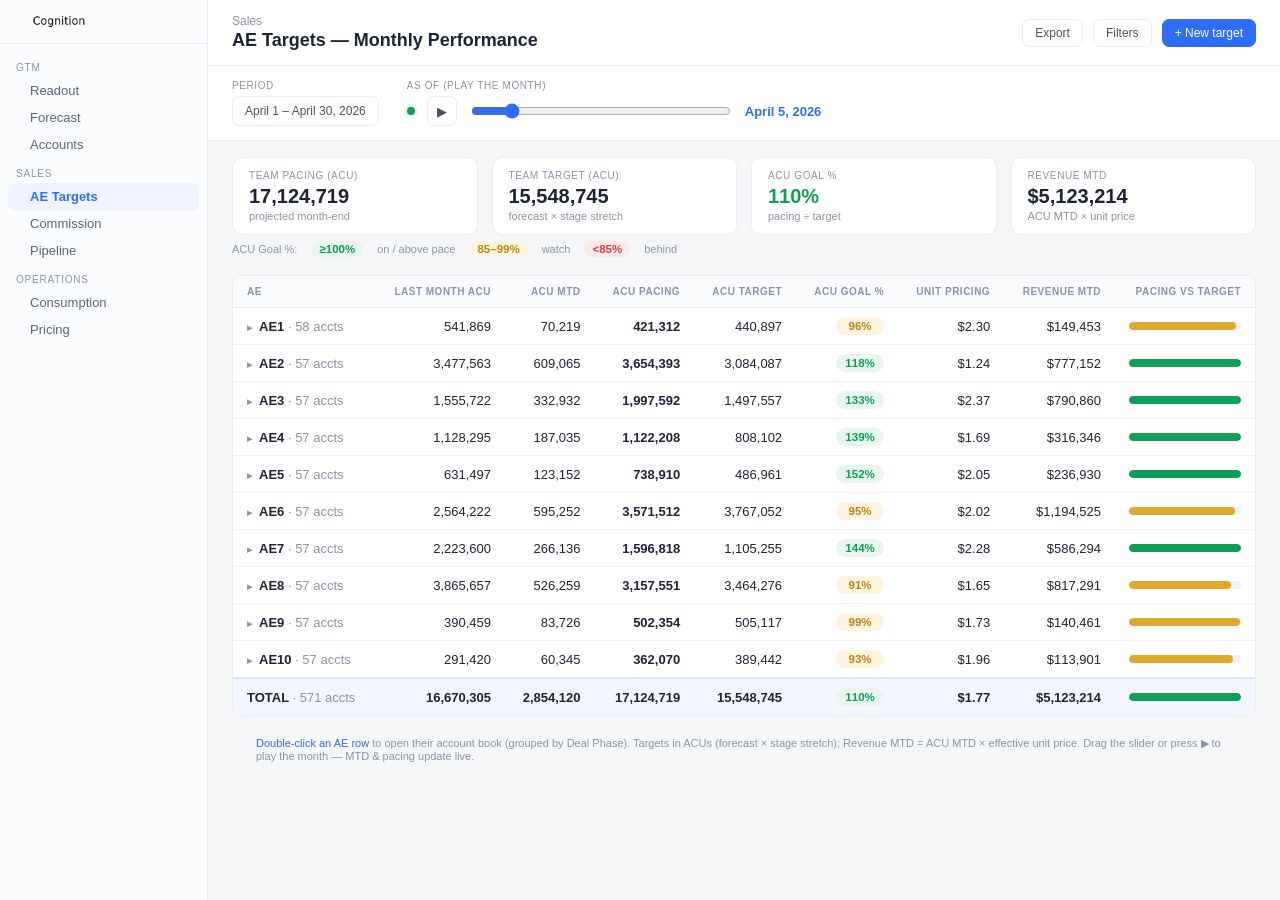
==== ae-dashboard.html @ a1297578 "Add playable AE Targets monthly dashboard (Exercise 1 demo) - ae-dashboard.html: AE1-AE10 roster wit" ====
<!DOCTYPE html>
<html lang="en">
<head>
<meta charset="utf-8"/>
<meta name="viewport" content="width=device-width, initial-scale=1"/>
<title>AE Targets — Monthly Performance · Cognition</title>
<link rel="stylesheet" href="ae-dashboard.css"/>
</head>
<body>
<div class="app">
  <aside class="sidebar">
    <div class="sb-brand"><img src="assets/cognition-wordmark.png" alt="Cognition"/></div>
    <div class="sb-group">GTM</div>
    <a class="sb-item" href="index.html">Readout</a>
    <a class="sb-item" href="#">Forecast</a>
    <a class="sb-item" href="#">Accounts</a>
    <div class="sb-group">Sales</div>
    <a class="sb-item active" href="ae-dashboard.html">AE Targets</a>
    <a class="sb-item" href="#">Commission</a>
    <a class="sb-item" href="#">Pipeline</a>
    <div class="sb-group">Operations</div>
    <a class="sb-item" href="#">Consumption</a>
    <a class="sb-item" href="#">Pricing</a>
  </aside>
  <div class="main">
    <div class="topbar">
      <div>
        <div class="crumbs">Sales</div>
        <div class="h-title">AE Targets — Monthly Performance</div>
      </div>
      <div class="topbar-right">
        <button class="btn">Export</button>
        <button class="btn">Filters</button>
        <button class="btn btn-primary">+ New target</button>
      </div>
    </div>

    <div class="controls">
      <div class="ctl">
        <label>Period</label>
        <div class="daterange">April 1 – April 30, 2026</div>
      </div>
      <div class="ctl">
        <label>As of (play the month)</label>
        <div class="asof-wrap">
          <span class="live-dot"></span>
          <button class="play-btn" id="play-btn" title="Play through the month">▶</button>
          <input id="asof" type="range" min="1" max="30" value="5"/>
          <span class="asof-badge" id="asof-label">April 5, 2026</span>
        </div>
      </div>
    </div>

    <div class="kpis">
      <div class="kpi"><div class="k-label">Team Pacing (ACU)</div><div class="k-val" id="kpi-pace">—</div><div class="k-sub">projected month-end</div></div>
      <div class="kpi"><div class="k-label">Team Target (ACU)</div><div class="k-val" id="kpi-target">—</div><div class="k-sub">forecast × stage stretch</div></div>
      <div class="kpi"><div class="k-label">ACU Goal %</div><div class="k-val" id="kpi-goal">—</div><div class="k-sub">pacing ÷ target</div></div>
      <div class="kpi"><div class="k-label">Revenue MTD</div><div class="k-val" id="kpi-rev">—</div><div class="k-sub">ACU MTD × unit price</div></div>
    </div>

    <div class="legend">
      <span>ACU Goal %:</span>
      <span class="pill g-green">≥100%</span> on / above pace
      <span class="pill g-amber">85–99%</span> watch
      <span class="pill g-red">&lt;85%</span> behind
    </div>

    <div class="tablewrap">
      <div class="card">
        <table>
          <thead>
            <tr>
              <th data-key="ae">AE</th>
              <th data-key="march">Last Month ACU</th>
              <th data-key="mtd">ACU MTD</th>
              <th data-key="pace">ACU Pacing</th>
              <th data-key="target">ACU Target</th>
              <th data-key="goal">ACU Goal %</th>
              <th data-key="price">Unit Pricing</th>
              <th data-key="revMtd">Revenue MTD</th>
              <th>Pacing vs Target</th>
            </tr>
          </thead>
          <tbody id="roster-body"></tbody>
        </table>
      </div>
      <p class="note"><span class="hint">Double-click an AE row</span> to open their account book (grouped by Deal Phase).
        Targets in ACUs (forecast × stage stretch); Revenue MTD = ACU MTD × effective unit price.
        Drag the slider or press ▶ to play the month — MTD &amp; pacing update live.</p>
    </div>
  </div>
</div>
<script src="ae-dashboard.js"></script>
</body>
</html>
---- ae-dashboard.css ----
:root{
  --bg:#f5f6f8; --panel:#ffffff; --ink:#1d2433; --muted:#8a93a6; --line:#e9ecf2;
  --sidebar:#fbfcfd; --accent:#2f6df6; --sel:#eef3ff;
  --green:#0f9d58; --green-bg:#e7f5ee; --amber:#b8860b; --amber-bg:#fdf3df;
  --red:#d23f3f; --red-bg:#fbe9e9;
}
*{box-sizing:border-box}
html,body{margin:0}
body{font-family:-apple-system,BlinkMacSystemFont,'Segoe UI',Roboto,Arial,sans-serif;
  background:var(--bg);color:var(--ink);font-size:13px}
.app{display:flex;min-height:100vh}

/* Sidebar */
.sidebar{width:208px;background:var(--sidebar);border-right:1px solid var(--line);
  padding:14px 0;flex-shrink:0}
.sb-brand{display:flex;align-items:center;gap:8px;padding:0 16px 14px;font-weight:700;
  font-size:15px;border-bottom:1px solid var(--line);margin-bottom:8px}
.sb-brand img{height:15px}
.sb-group{padding:10px 16px 4px;font-size:10px;letter-spacing:.08em;text-transform:uppercase;color:var(--muted)}
.sb-item{display:block;padding:6px 16px 6px 22px;color:#5b6475;cursor:pointer;border-radius:6px;
  margin:0 8px;text-decoration:none}
.sb-item:hover{background:#eef1f6}
.sb-item.active{background:var(--sel);color:var(--accent);font-weight:600}

/* Main */
.main{flex:1;min-width:0;display:flex;flex-direction:column}
.topbar{background:var(--panel);border-bottom:1px solid var(--line);padding:14px 24px;
  display:flex;align-items:center;justify-content:space-between;gap:16px}
.crumbs{font-size:12px;color:var(--muted)}
.crumbs a{color:var(--accent);text-decoration:none}
.crumbs a:hover{text-decoration:underline}
.h-title{font-size:18px;font-weight:700;margin:2px 0 0}
.topbar-right{display:flex;align-items:center;gap:10px}
.btn{border:1px solid var(--line);background:#fff;border-radius:7px;padding:6px 12px;
  font-size:12px;color:#4a5365;cursor:pointer;text-decoration:none}
.btn:hover{background:#f3f5f9}
.btn-primary{background:var(--accent);color:#fff;border-color:var(--accent)}
.btn-primary:hover{background:#255fe0}

/* Controls */
.controls{display:flex;align-items:center;gap:28px;padding:14px 24px;background:var(--panel);
  border-bottom:1px solid var(--line);flex-wrap:wrap}
.ctl{display:flex;flex-direction:column;gap:5px}
.ctl label{font-size:10px;text-transform:uppercase;letter-spacing:.06em;color:var(--muted)}
.daterange{border:1px solid var(--line);border-radius:7px;padding:7px 12px;font-size:12px;
  color:#4a5365;background:#fff}
.asof-wrap{display:flex;align-items:center;gap:12px}
.asof-wrap input[type=range]{width:260px;accent-color:var(--accent)}
.asof-badge{font-weight:700;color:var(--accent);font-size:13px;min-width:108px}
.live-dot{display:inline-block;width:8px;height:8px;border-radius:50%;background:var(--green);
  box-shadow:0 0 0 3px var(--green-bg);animation:pulse 1.6s infinite}
@keyframes pulse{0%{box-shadow:0 0 0 0 var(--green-bg)}70%{box-shadow:0 0 0 6px rgba(15,157,88,0)}100%{box-shadow:0 0 0 0 rgba(15,157,88,0)}}
.play-btn{border:1px solid var(--line);background:#fff;border-radius:7px;width:30px;height:30px;
  cursor:pointer;font-size:13px;color:#4a5365}
.play-btn:hover{background:#f3f5f9}

/* KPI strip */
.kpis{display:flex;gap:14px;padding:16px 24px 0}
.kpi{background:var(--panel);border:1px solid var(--line);border-radius:10px;padding:12px 16px;flex:1}
.kpi .k-label{font-size:10px;text-transform:uppercase;letter-spacing:.06em;color:var(--muted)}
.kpi .k-val{font-size:20px;font-weight:700;margin-top:4px;font-variant-numeric:tabular-nums}
.kpi .k-sub{font-size:11px;color:var(--muted);margin-top:2px}

/* Table */
.tablewrap{padding:18px 24px}
.card{background:var(--panel);border:1px solid var(--line);border-radius:10px;overflow:hidden}
table{width:100%;border-collapse:collapse}
thead th{background:#fafbfc;border-bottom:1px solid var(--line);padding:10px 14px;font-size:10px;
  letter-spacing:.05em;text-transform:uppercase;color:var(--muted);text-align:right;white-space:nowrap;
  cursor:pointer;user-select:none}
thead th:first-child{text-align:left}
thead th .arr{color:var(--accent);font-size:9px}
tbody td{padding:9px 14px;border-bottom:1px solid #f1f3f7;text-align:right;white-space:nowrap}
.c-name{text-align:left;font-weight:600}
.c-acct{text-align:left;font-family:ui-monospace,Menlo,monospace;font-size:11.5px;color:#56607a;padding-left:30px}
.num{font-variant-numeric:tabular-nums}
.num.strong{font-weight:700}
.muted{color:var(--muted);font-weight:400}
.caret{color:var(--muted);font-size:10px;margin-right:3px;display:inline-block;width:9px}
.ae-row{cursor:pointer}
.ae-row:hover{background:var(--sel)}
.total-row td{background:#f3f6ff;font-weight:700;border-top:2px solid #dfe6f5;border-bottom:none}
.grp-row td{background:#f6f8fb;font-weight:700;border-top:1px solid var(--line)}
.acct-row:hover{background:#fafbff}

/* pills + bars */
.pill{display:inline-block;min-width:48px;text-align:center;padding:3px 9px;border-radius:20px;
  font-weight:700;font-size:11.5px}
.g-green{background:var(--green-bg);color:var(--green)}
.g-amber{background:var(--amber-bg);color:var(--amber)}
.g-red{background:var(--red-bg);color:var(--red)}
.g-na{background:#eef0f4;color:var(--muted)}
.c-bar{width:140px}
.bar{background:#eef0f4;border-radius:6px;height:8px;overflow:hidden;position:relative}
.bar-fill{height:100%;border-radius:6px;transition:width .25s ease}
.b-green{background:var(--green)} .b-amber{background:#e0a92b} .b-red{background:var(--red)}
.bar-na{font-size:9px;color:var(--muted);text-align:center;line-height:8px}

.legend{display:flex;gap:14px;align-items:center;font-size:11px;color:var(--muted);padding:6px 24px 0;flex-wrap:wrap}
.legend .pill{min-width:0;padding:2px 8px}
.note{font-size:11px;color:var(--muted);padding:10px 24px 24px}
.hint{color:var(--accent)}

@media (max-width:900px){
  .sidebar{display:none}
  .kpis{flex-wrap:wrap}
  .c-bar{display:none}
  .asof-wrap input[type=range]{width:170px}
}
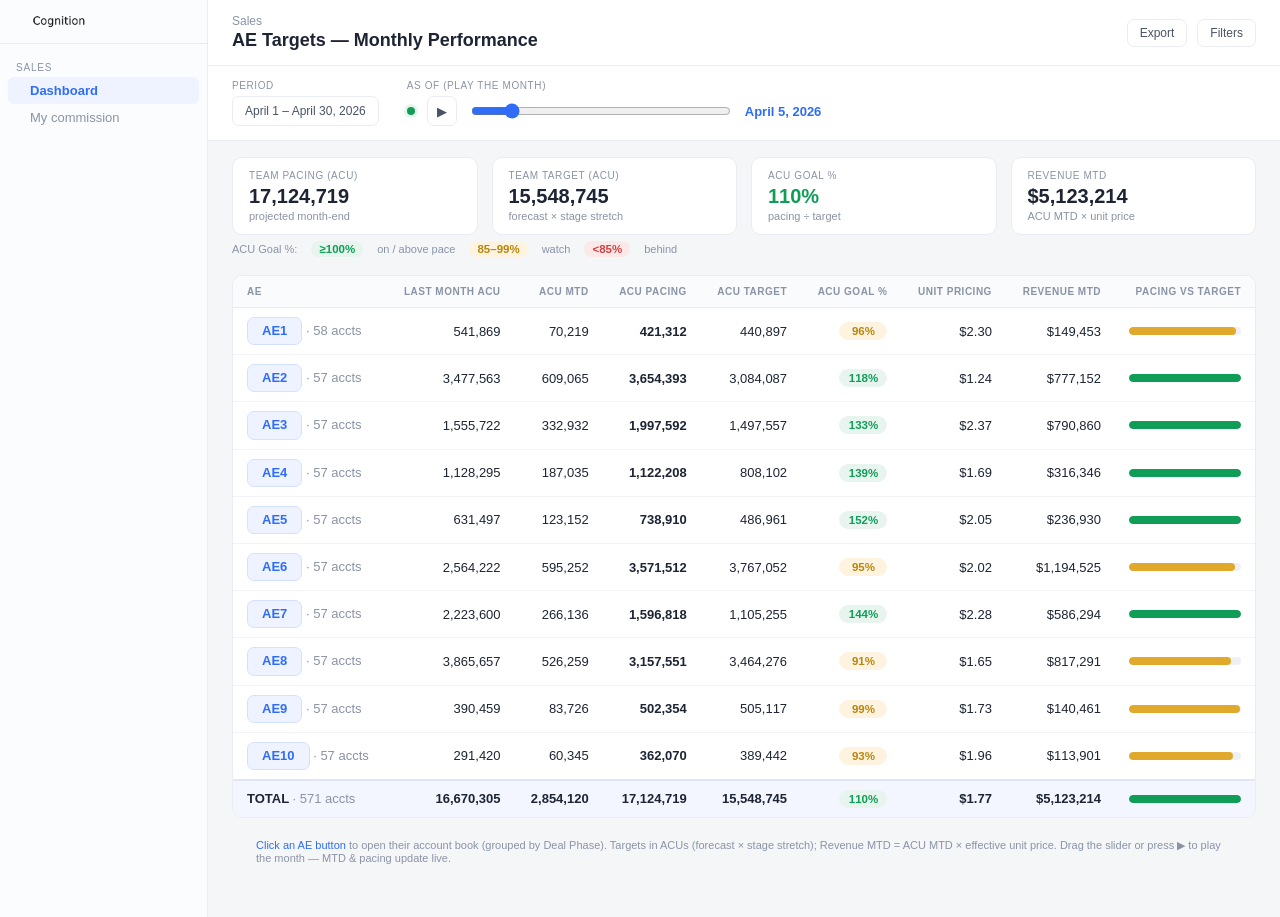
==== commit 7cf4727d: "Editable per-account ACU targets, single-click AE buttons, simplified nav - Detail page: click any A" ====
--- a/ae-dashboard.html
+++ b/ae-dashboard.html
@@ -10,17 +10,9 @@
 <div class="app">
   <aside class="sidebar">
     <div class="sb-brand"><img src="assets/cognition-wordmark.png" alt="Cognition"/></div>
-    <div class="sb-group">GTM</div>
-    <a class="sb-item" href="index.html">Readout</a>
-    <a class="sb-item" href="#">Forecast</a>
-    <a class="sb-item" href="#">Accounts</a>
     <div class="sb-group">Sales</div>
-    <a class="sb-item active" href="ae-dashboard.html">AE Targets</a>
-    <a class="sb-item" href="#">Commission</a>
-    <a class="sb-item" href="#">Pipeline</a>
-    <div class="sb-group">Operations</div>
-    <a class="sb-item" href="#">Consumption</a>
-    <a class="sb-item" href="#">Pricing</a>
+    <a class="sb-item active" href="ae-dashboard.html">Dashboard</a>
+    <span class="sb-item sb-static">My commission</span>
   </aside>
   <div class="main">
     <div class="topbar">
@@ -31,7 +23,6 @@
       <div class="topbar-right">
         <button class="btn">Export</button>
         <button class="btn">Filters</button>
-        <button class="btn btn-primary">+ New target</button>
       </div>
     </div>
 
@@ -84,7 +75,7 @@
           <tbody id="roster-body"></tbody>
         </table>
       </div>
-      <p class="note"><span class="hint">Double-click an AE row</span> to open their account book (grouped by Deal Phase).
+      <p class="note"><span class="hint">Click an AE button</span> to open their account book (grouped by Deal Phase).
         Targets in ACUs (forecast × stage stretch); Revenue MTD = ACU MTD × effective unit price.
         Drag the slider or press ▶ to play the month — MTD &amp; pacing update live.</p>
     </div>
--- a/ae-dashboard.css
+++ b/ae-dashboard.css
@@ -21,6 +21,8 @@
   margin:0 8px;text-decoration:none}
 .sb-item:hover{background:#eef1f6}
 .sb-item.active{background:var(--sel);color:var(--accent);font-weight:600}
+.sb-static{color:var(--muted);cursor:default}
+.sb-static:hover{background:none}
 
 /* Main */
 .main{flex:1;min-width:0;display:flex;flex-direction:column}
@@ -76,9 +78,18 @@
 .num{font-variant-numeric:tabular-nums}
 .num.strong{font-weight:700}
 .muted{color:var(--muted);font-weight:400}
-.caret{color:var(--muted);font-size:10px;margin-right:3px;display:inline-block;width:9px}
-.ae-row{cursor:pointer}
-.ae-row:hover{background:var(--sel)}
+.ae-row:hover{background:#fafbff}
+.ae-btn{font:inherit;font-weight:600;color:var(--accent);background:var(--sel);
+  border:1px solid #d4e0ff;border-radius:7px;padding:4px 14px;cursor:pointer;line-height:1.4}
+.ae-btn:hover{background:var(--accent);color:#fff;border-color:var(--accent)}
+.ae-btn:active{transform:translateY(1px)}
+/* editable ACU target cell */
+.c-target{cursor:pointer;border-radius:6px;position:relative}
+.c-target:hover{background:var(--sel);box-shadow:inset 0 0 0 1px #d4e0ff}
+.c-target:hover::after{content:'\270E';position:absolute;right:4px;top:50%;transform:translateY(-50%);
+  font-size:10px;color:var(--accent)}
+.target-input{width:88px;text-align:right;font:inherit;font-variant-numeric:tabular-nums;
+  border:1px solid var(--accent);border-radius:6px;padding:3px 6px;outline:none}
 .total-row td{background:#f3f6ff;font-weight:700;border-top:2px solid #dfe6f5;border-bottom:none}
 .grp-row td{background:#f6f8fb;font-weight:700;border-top:1px solid var(--line)}
 .acct-row:hover{background:#fafbff}
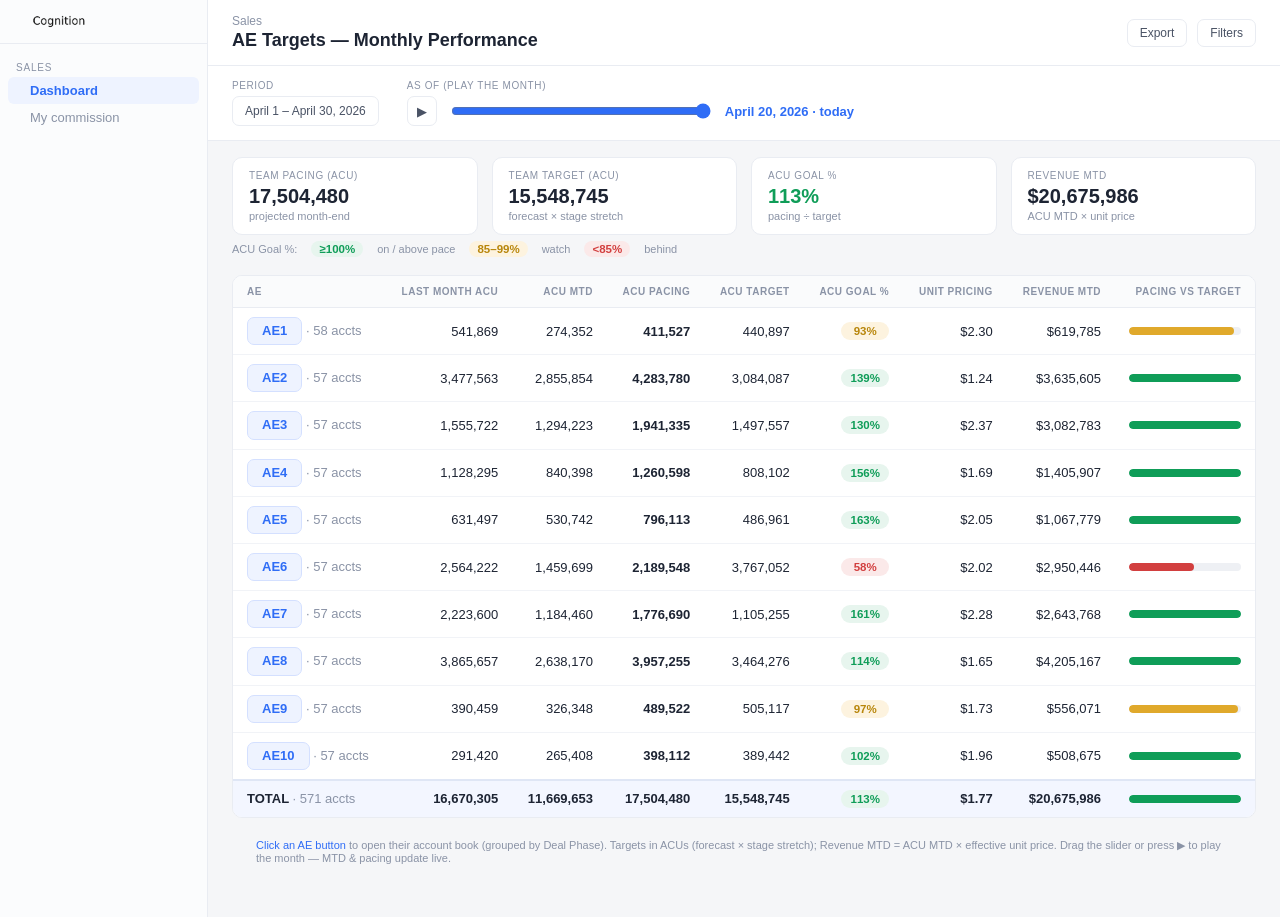
==== commit d2b759da: "Dashboard: remove live-dot, cap slider/play at today (April 20, 2026) Co-Authored-By: Devin AI <1582" ====
--- a/ae-dashboard.html
+++ b/ae-dashboard.html
@@ -34,10 +34,9 @@
       <div class="ctl">
         <label>As of (play the month)</label>
         <div class="asof-wrap">
-          <span class="live-dot"></span>
-          <button class="play-btn" id="play-btn" title="Play through the month">▶</button>
-          <input id="asof" type="range" min="1" max="30" value="5"/>
-          <span class="asof-badge" id="asof-label">April 5, 2026</span>
+          <button class="play-btn" id="play-btn" title="Play back through the month">▶</button>
+          <input id="asof" type="range" min="1" max="20" value="20"/>
+          <span class="asof-badge" id="asof-label">April 20, 2026</span>
         </div>
       </div>
     </div>
--- a/ae-dashboard.css
+++ b/ae-dashboard.css
@@ -49,9 +49,6 @@
 .asof-wrap{display:flex;align-items:center;gap:12px}
 .asof-wrap input[type=range]{width:260px;accent-color:var(--accent)}
 .asof-badge{font-weight:700;color:var(--accent);font-size:13px;min-width:108px}
-.live-dot{display:inline-block;width:8px;height:8px;border-radius:50%;background:var(--green);
-  box-shadow:0 0 0 3px var(--green-bg);animation:pulse 1.6s infinite}
-@keyframes pulse{0%{box-shadow:0 0 0 0 var(--green-bg)}70%{box-shadow:0 0 0 6px rgba(15,157,88,0)}100%{box-shadow:0 0 0 0 rgba(15,157,88,0)}}
 .play-btn{border:1px solid var(--line);background:#fff;border-radius:7px;width:30px;height:30px;
   cursor:pointer;font-size:13px;color:#4a5365}
 .play-btn:hover{background:#f3f5f9}
